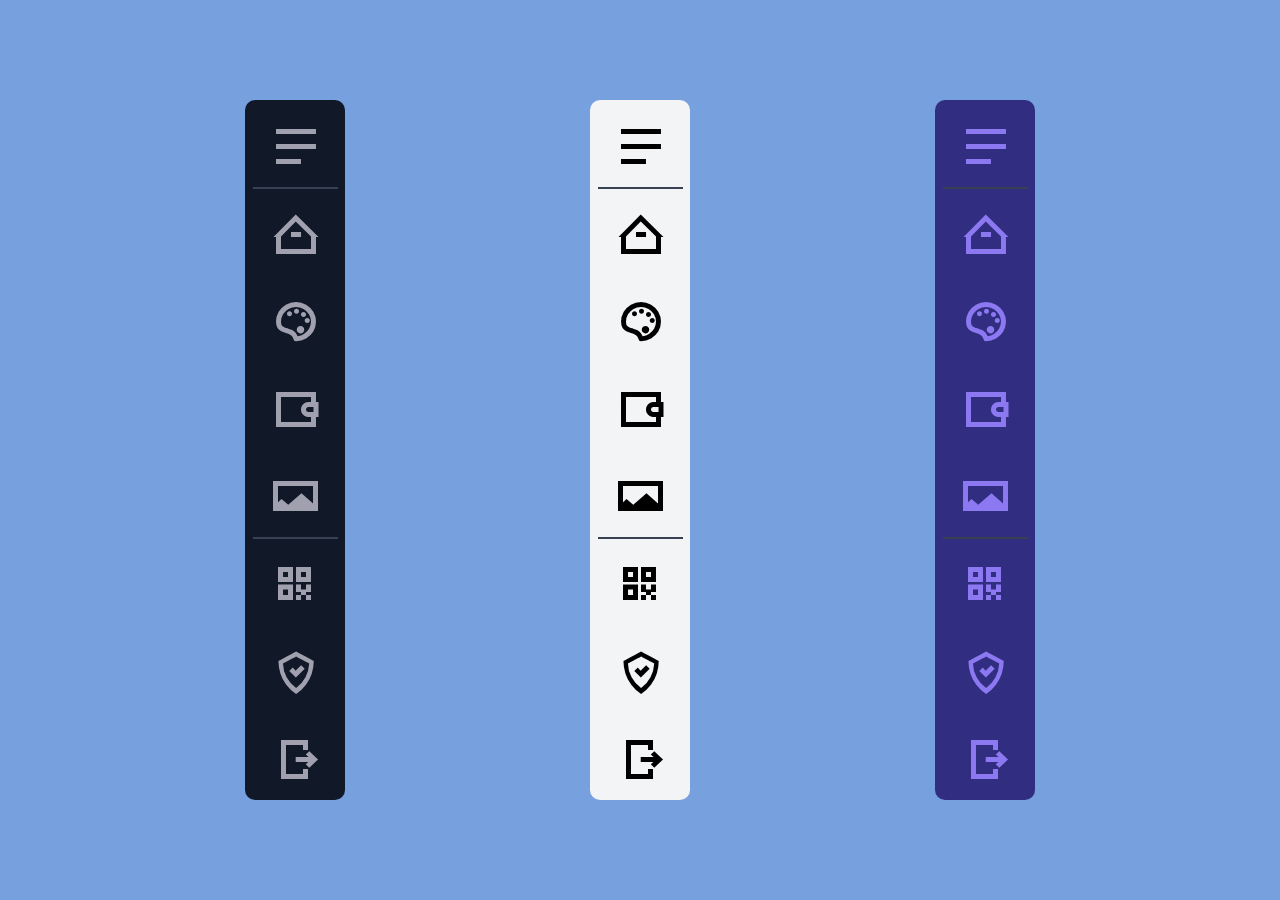
==== index.html @ c83157ac "Update index.html" ====
<!DOCTYPE html>
<html lang="en">

<head>
    <meta charset="UTF-8">
    <meta http-equiv="X-UA-Compatible" content="IE=edge">
    <meta name="viewport" content="width=device-width, initial-scale=1.0">
    <link rel="stylesheet" href="font_cqbiizu5og9/iconfont.css">
    <title>测试测试测试</title>
    <style>
        * {
            padding: 0;
            margin: 0;
            text-decoration: none;
        }

        body {
            background-color: rgb(119, 160, 223);
            display: flex;
            justify-content: space-evenly;
            height: 100vh;
            align-items: center;
        }

        .shell {
            width: 100px;
            height: 700px;
            display: flex;
            justify-content: center;
            align-items: center;
            flex-direction: column;
            background-color: rgb(17, 24, 39);
            border-radius: 10px;
            transition: .3s;
            overflow: hidden;
        }

        .box {
            display: block;
            height: 15%;
            width: 85%;
            margin: 9px;
            border-radius: 5px;
            position: relative;
            transition: .3s;
            color: rgb(160, 160, 175);
        }
        .box i {
            font-size: 60px;
            position: absolute;
            margin: 7px 0 0 13px;
        }

        .box:nth-child(1)::before,
        .box:nth-child(5)::before{
            content: '';
            display: block;
            width: 100%;
            height: 2px;
            background-color: rgb(55, 65, 81);
            position: absolute;
            bottom: -10px;
        }

        .box span{
            position: relative;
            top: 22px;
            left: 80px;
            font: 500 20px '';
            opacity: 0;
            transition: .1s;
        }
        .shell:hover{
            width: 270px;
        }
        .box:hover{
            background-color: rgb(55, 65, 81);
        }
        .shell:hover span{
            opacity: 1;
        }
        .box:hover{
            color: #fff;
        }

        .shell:nth-child(2) {
            background-color: rgb(243, 244, 246);
        }
        .shell:nth-child(2) .box:hover{
            background-color: rgb(209, 213, 219);
            color: rgb(241, 159, 159);
        }
        .shell:nth-child(2) .box{
            color: #000;
        }

        .shell:nth-child(3) {
            background-color: rgb(49,46,129);
        }
        .shell:nth-child(3) .box:hover{
            background-color: rgb(67, 56, 202);
        }
        .shell:nth-child(3) .box{
            color: rgb(140, 120, 240);
        }
    </style>
</head>

<body>
    <div class="shell">
        <a href="#" class="box"><i class="iconfont icon-liebiao"></i><span>list</span></a>
        <a href="#" class="box"><i class="iconfont icon-cangku"></i><span> Warehouse</span></a>
        <a href="#" class="box"><i class="iconfont icon-zhuti_tiaosepan"></i><span>theme</span></a>
        <a href="#" class="box"><i class="iconfont icon-qianbao"></i><span>wallet</span></a>
        <a href="#" class="box"><i class="iconfont icon-tupian"></i><span>picture</span></a>
        <a href="#" class="box"><i class="iconfont icon-erweima"></i><span>QR code</span></a>
        <a href="#" class="box"><i class="iconfont icon-dunpaibaoxianrenzheng"></i><span>authentication</span></a>
        <a href="#" class="box"><i class="iconfont icon-dengchu"></i><span>cancellation</span></a>
    </div>

    <div class="shell">
        <a href="#" class="box"><i class="iconfont icon-liebiao"></i><span>list</span></a>
        <a href="#" class="box"><i class="iconfont icon-cangku"></i><span> Warehouse</span></a>
        <a href="#" class="box"><i class="iconfont icon-zhuti_tiaosepan"></i><span>theme</span></a>
        <a href="#" class="box"><i class="iconfont icon-qianbao"></i><span>wallet</span></a>
        <a href="#" class="box"><i class="iconfont icon-tupian"></i><span>picture</span></a>
        <a href="#" class="box"><i class="iconfont icon-erweima"></i><span>QR code</span></a>
        <a href="#" class="box"><i class="iconfont icon-dunpaibaoxianrenzheng"></i><span>authentication</span></a>
        <a href="#" class="box"><i class="iconfont icon-dengchu"></i><span>cancellation</span></a>
    </div>

    <div class="shell">
        <a href="#" class="box"><i class="iconfont icon-liebiao"></i><span>list</span></a>
        <a href="#" class="box"><i class="iconfont icon-cangku"></i><span> Warehouse</span></a>
        <a href="#" class="box"><i class="iconfont icon-zhuti_tiaosepan"></i><span>theme</span></a>
        <a href="#" class="box"><i class="iconfont icon-qianbao"></i><span>wallet</span></a>
        <a href="#" class="box"><i class="iconfont icon-tupian"></i><span>picture</span></a>
        <a href="#" class="box"><i class="iconfont icon-erweima"></i><span>QR code</span></a>
        <a href="#" class="box"><i class="iconfont icon-dunpaibaoxianrenzheng"></i><span>authentication</span></a>
        <a href="#" class="box"><i class="iconfont icon-dengchu"></i><span>cancellation</span></a>
    </div>
</body>

</html>
---- font_cqbiizu5og9/iconfont.css ----
@font-face {
  font-family: "iconfont"; /* Project id  */
  src: url('iconfont.ttf?t=1631366426941') format('truetype');
}

.iconfont {
  font-family: "iconfont" !important;
  font-size: 16px;
  font-style: normal;
  -webkit-font-smoothing: antialiased;
  -moz-osx-font-smoothing: grayscale;
}

.icon-tupian:before {
  content: "\eac4";
}

.icon-cangku:before {
  content: "\eac9";
}

.icon-zhuti_tiaosepan:before {
  content: "\eaec";
}

.icon-erweima:before {
  content: "\eaf1";
}

.icon-liebiao:before {
  content: "\eaf8";
}

.icon-dunpaibaoxianrenzheng:before {
  content: "\eb17";
}

.icon-qianbao:before {
  content: "\eb1a";
}

.icon-dengchu:before {
  content: "\eb45";
}
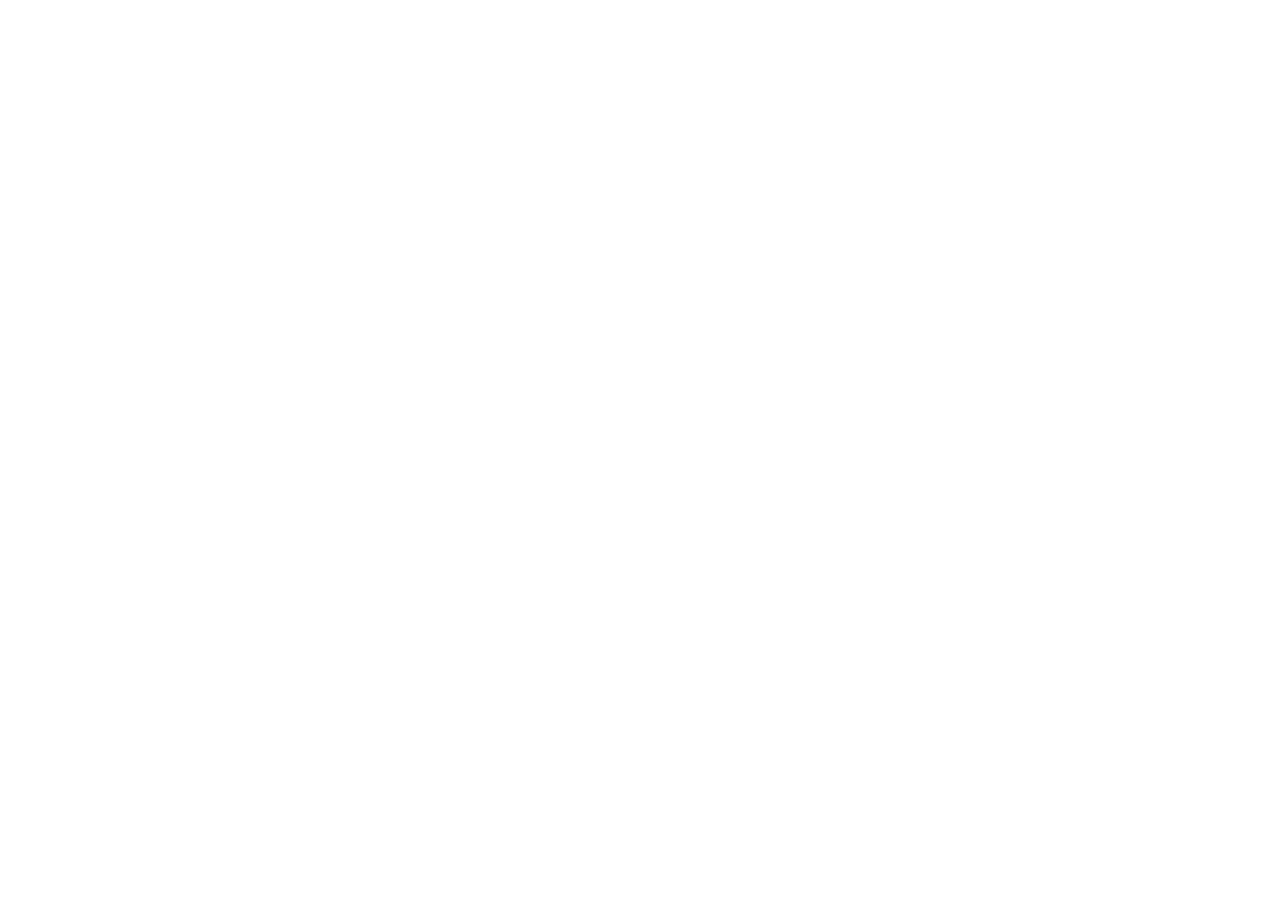
==== commit 13afaddd: "new index" ====
--- a/index.html
+++ b/index.html
@@ -1,144 +1,13 @@
 <!DOCTYPE html>
 <html lang="en">
-
 <head>
     <meta charset="UTF-8">
     <meta http-equiv="X-UA-Compatible" content="IE=edge">
     <meta name="viewport" content="width=device-width, initial-scale=1.0">
-    <link rel="stylesheet" href="font_cqbiizu5og9/iconfont.css">
-    <title>测试测试测试</title>
-    <style>
-        * {
-            padding: 0;
-            margin: 0;
-            text-decoration: none;
-        }
-
-        body {
-            background-color: rgb(119, 160, 223);
-            display: flex;
-            justify-content: space-evenly;
-            height: 100vh;
-            align-items: center;
-        }
-
-        .shell {
-            width: 100px;
-            height: 700px;
-            display: flex;
-            justify-content: center;
-            align-items: center;
-            flex-direction: column;
-            background-color: rgb(17, 24, 39);
-            border-radius: 10px;
-            transition: .3s;
-            overflow: hidden;
-        }
-
-        .box {
-            display: block;
-            height: 15%;
-            width: 85%;
-            margin: 9px;
-            border-radius: 5px;
-            position: relative;
-            transition: .3s;
-            color: rgb(160, 160, 175);
-        }
-        .box i {
-            font-size: 60px;
-            position: absolute;
-            margin: 7px 0 0 13px;
-        }
-
-        .box:nth-child(1)::before,
-        .box:nth-child(5)::before{
-            content: '';
-            display: block;
-            width: 100%;
-            height: 2px;
-            background-color: rgb(55, 65, 81);
-            position: absolute;
-            bottom: -10px;
-        }
-
-        .box span{
-            position: relative;
-            top: 22px;
-            left: 80px;
-            font: 500 20px '';
-            opacity: 0;
-            transition: .1s;
-        }
-        .shell:hover{
-            width: 270px;
-        }
-        .box:hover{
-            background-color: rgb(55, 65, 81);
-        }
-        .shell:hover span{
-            opacity: 1;
-        }
-        .box:hover{
-            color: #fff;
-        }
-
-        .shell:nth-child(2) {
-            background-color: rgb(243, 244, 246);
-        }
-        .shell:nth-child(2) .box:hover{
-            background-color: rgb(209, 213, 219);
-            color: rgb(241, 159, 159);
-        }
-        .shell:nth-child(2) .box{
-            color: #000;
-        }
-
-        .shell:nth-child(3) {
-            background-color: rgb(49,46,129);
-        }
-        .shell:nth-child(3) .box:hover{
-            background-color: rgb(67, 56, 202);
-        }
-        .shell:nth-child(3) .box{
-            color: rgb(140, 120, 240);
-        }
-    </style>
+    <title>Document</title>
 </head>
-
 <body>
-    <div class="shell">
-        <a href="#" class="box"><i class="iconfont icon-liebiao"></i><span>list</span></a>
-        <a href="#" class="box"><i class="iconfont icon-cangku"></i><span> Warehouse</span></a>
-        <a href="#" class="box"><i class="iconfont icon-zhuti_tiaosepan"></i><span>theme</span></a>
-        <a href="#" class="box"><i class="iconfont icon-qianbao"></i><span>wallet</span></a>
-        <a href="#" class="box"><i class="iconfont icon-tupian"></i><span>picture</span></a>
-        <a href="#" class="box"><i class="iconfont icon-erweima"></i><span>QR code</span></a>
-        <a href="#" class="box"><i class="iconfont icon-dunpaibaoxianrenzheng"></i><span>authentication</span></a>
-        <a href="#" class="box"><i class="iconfont icon-dengchu"></i><span>cancellation</span></a>
-    </div>
-
-    <div class="shell">
-        <a href="#" class="box"><i class="iconfont icon-liebiao"></i><span>list</span></a>
-        <a href="#" class="box"><i class="iconfont icon-cangku"></i><span> Warehouse</span></a>
-        <a href="#" class="box"><i class="iconfont icon-zhuti_tiaosepan"></i><span>theme</span></a>
-        <a href="#" class="box"><i class="iconfont icon-qianbao"></i><span>wallet</span></a>
-        <a href="#" class="box"><i class="iconfont icon-tupian"></i><span>picture</span></a>
-        <a href="#" class="box"><i class="iconfont icon-erweima"></i><span>QR code</span></a>
-        <a href="#" class="box"><i class="iconfont icon-dunpaibaoxianrenzheng"></i><span>authentication</span></a>
-        <a href="#" class="box"><i class="iconfont icon-dengchu"></i><span>cancellation</span></a>
-    </div>
-
-    <div class="shell">
-        <a href="#" class="box"><i class="iconfont icon-liebiao"></i><span>list</span></a>
-        <a href="#" class="box"><i class="iconfont icon-cangku"></i><span> Warehouse</span></a>
-        <a href="#" class="box"><i class="iconfont icon-zhuti_tiaosepan"></i><span>theme</span></a>
-        <a href="#" class="box"><i class="iconfont icon-qianbao"></i><span>wallet</span></a>
-        <a href="#" class="box"><i class="iconfont icon-tupian"></i><span>picture</span></a>
-        <a href="#" class="box"><i class="iconfont icon-erweima"></i><span>QR code</span></a>
-        <a href="#" class="box"><i class="iconfont icon-dunpaibaoxianrenzheng"></i><span>authentication</span></a>
-        <a href="#" class="box"><i class="iconfont icon-dengchu"></i><span>cancellation</span></a>
-    </div>
+    
+    
 </body>
-
 </html>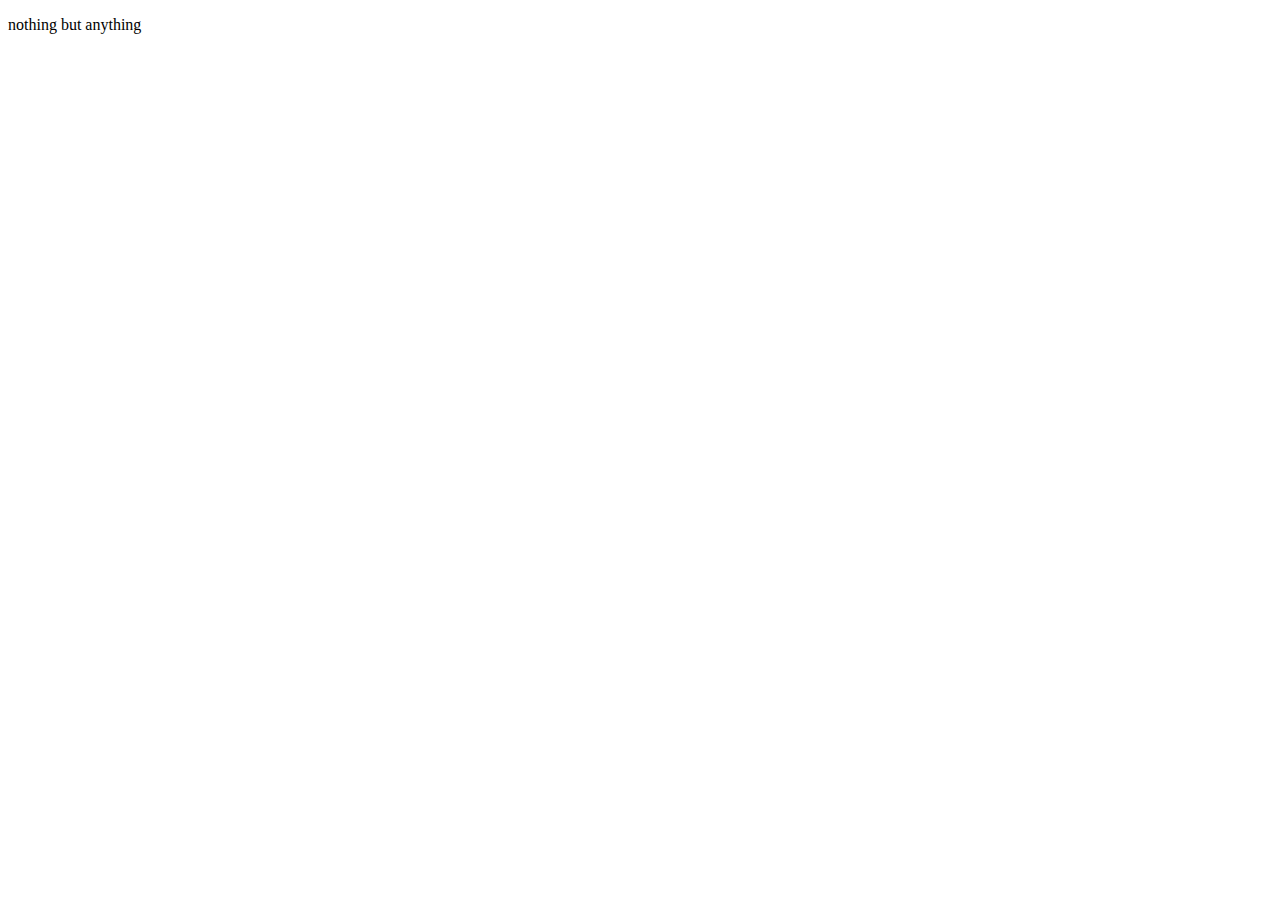
==== commit 33d7d1de: "Update index.html" ====
--- a/index.html
+++ b/index.html
@@ -7,7 +7,9 @@
     <title>Document</title>
 </head>
 <body>
-    
+    <div>
+        <p>nothing but anything</p>
+    </div>
     
 </body>
 </html>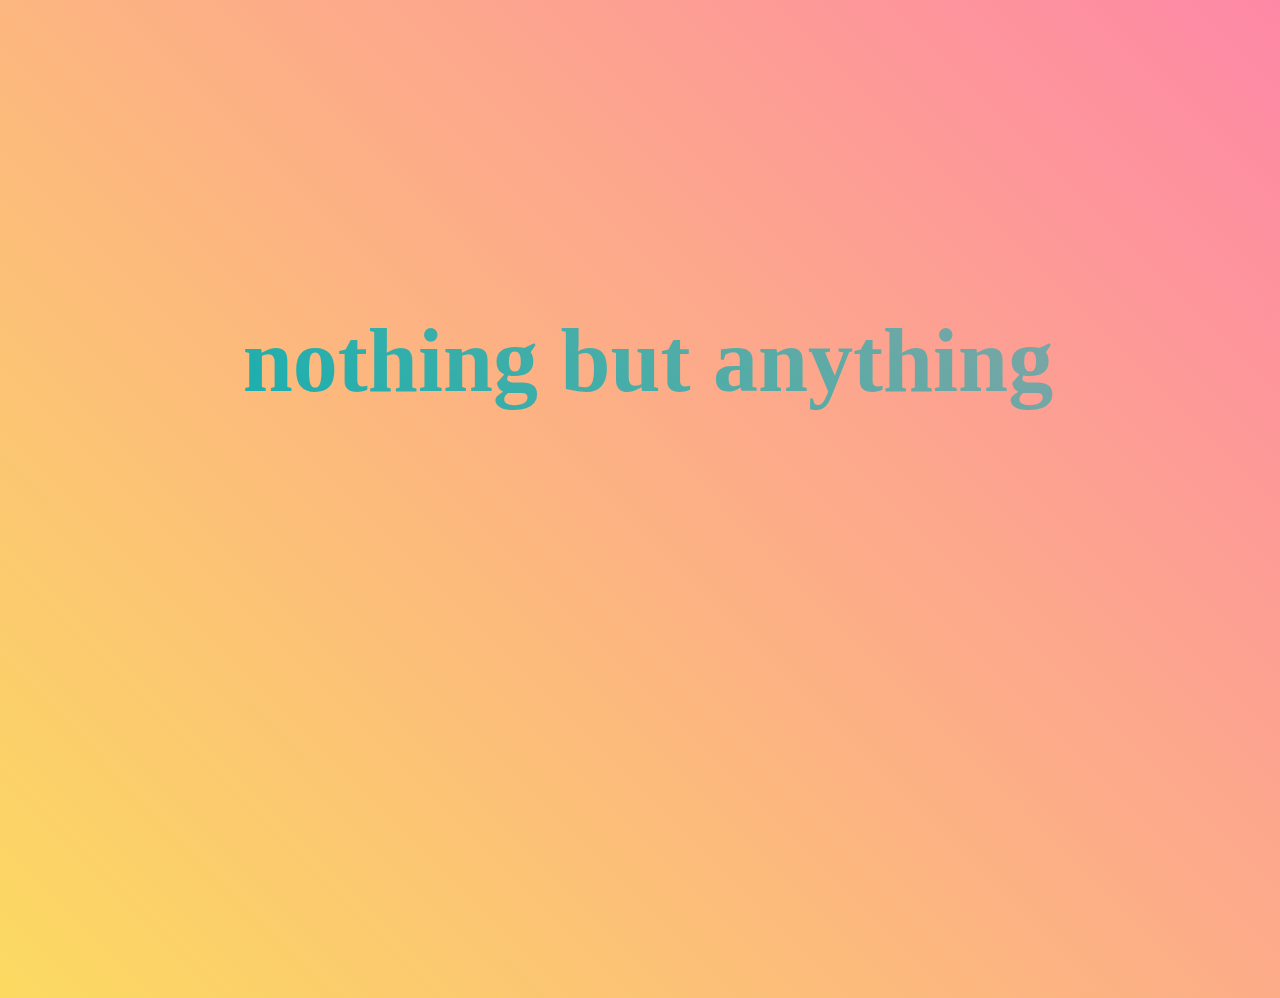
==== commit b291f608: "new index" ====
--- a/index.html
+++ b/index.html
@@ -4,11 +4,12 @@
     <meta charset="UTF-8">
     <meta http-equiv="X-UA-Compatible" content="IE=edge">
     <meta name="viewport" content="width=device-width, initial-scale=1.0">
-    <title>Document</title>
+    <title>Mahx2019's mainpage</title>
+    <link rel="stylesheet" href="./index/style.css">
 </head>
 <body>
-    <div>
-        <p>nothing but anything</p>
+    <div id="root">
+        <p class="text-clip">nothing but anything</p>
     </div>
     
 </body>
--- a/index/style.css
+++ b/index/style.css
@@ -0,0 +1,25 @@
+body{
+    height: 100vh;
+    width: 100vw;
+    background-color: #FBDA61;
+    background-image: linear-gradient(45deg, #FBDA61 0%, #FF5ACD 100%);
+    background-size: 200%;
+    padding: 0px;
+    border: 0px;
+}
+#root{
+    height: 100vh;
+    width: 100vw;
+}
+.text-clip{
+    color:transparent;
+    font-size: 10vh;
+    font-weight: bold;
+    background: linear-gradient(45deg, rgba(0,173,181,1) 0%, rgba(0,173,181,.4)  100%);
+    -webkit-background-clip: text;
+    text-align:center; 
+    position: relative;
+    top: 30%;
+    transform: translateY(-50%);
+}
+
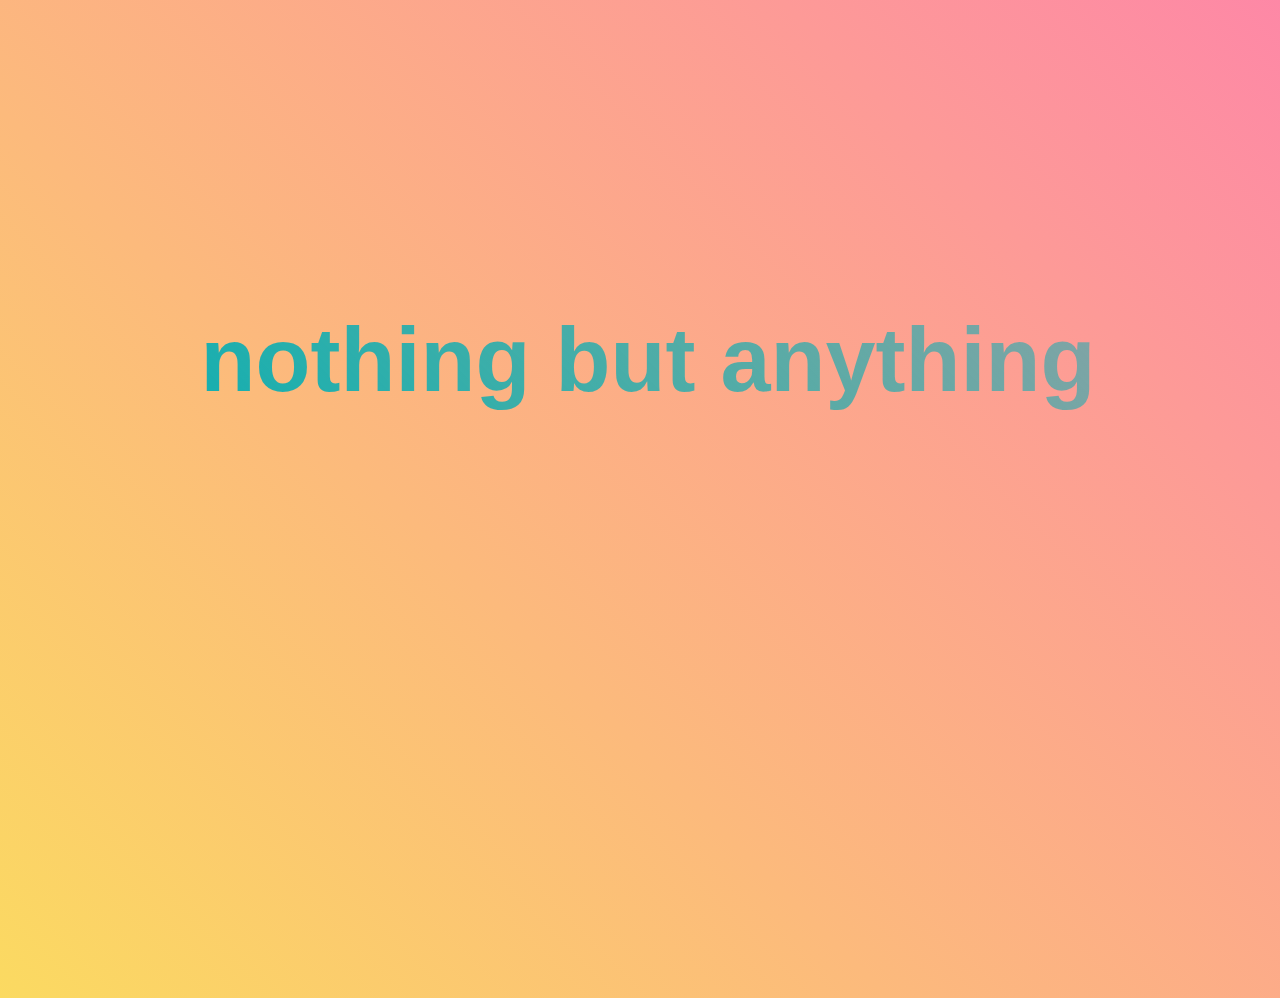
==== commit b0d739bf: "new index" ====
--- a/index.html
+++ b/index.html
@@ -6,6 +6,9 @@
     <meta name="viewport" content="width=device-width, initial-scale=1.0">
     <title>Mahx2019's mainpage</title>
     <link rel="stylesheet" href="./index/style.css">
+    <link rel="preconnect" href="https://fonts.proxy.ustclug.org">
+    <link rel="preconnect" href="https://fonts.gstatic.com" crossorigin>
+    <link href="https://fonts.proxy.ustclug.org/css2?family=Noto+Sans+SC&display=swap" rel="stylesheet">
 </head>
 <body>
     <div id="root">
--- a/index/style.css
+++ b/index/style.css
@@ -1,3 +1,13 @@
+* {
+    font-size:larger;
+    font-family:'Noto Sans SC', -apple-system, BlinkMacSystemFont, 'Helvetica Neue', Arial,
+                'PingFang SC', 'Hiragino Sans GB', STHeiti, 'Microsoft YaHei',
+                'Microsoft JhengHei', 'Source Han Sans SC', 'Noto Sans CJK SC',
+                'Source Han Sans CN', 'Source Han Sans TC', 'Noto Sans CJK TC',
+                'WenQuanYi Micro Hei', SimSun, sans-serif;
+    padding: 0px;
+    border: 0px;
+}
 body{
     height: 100vh;
     width: 100vw;
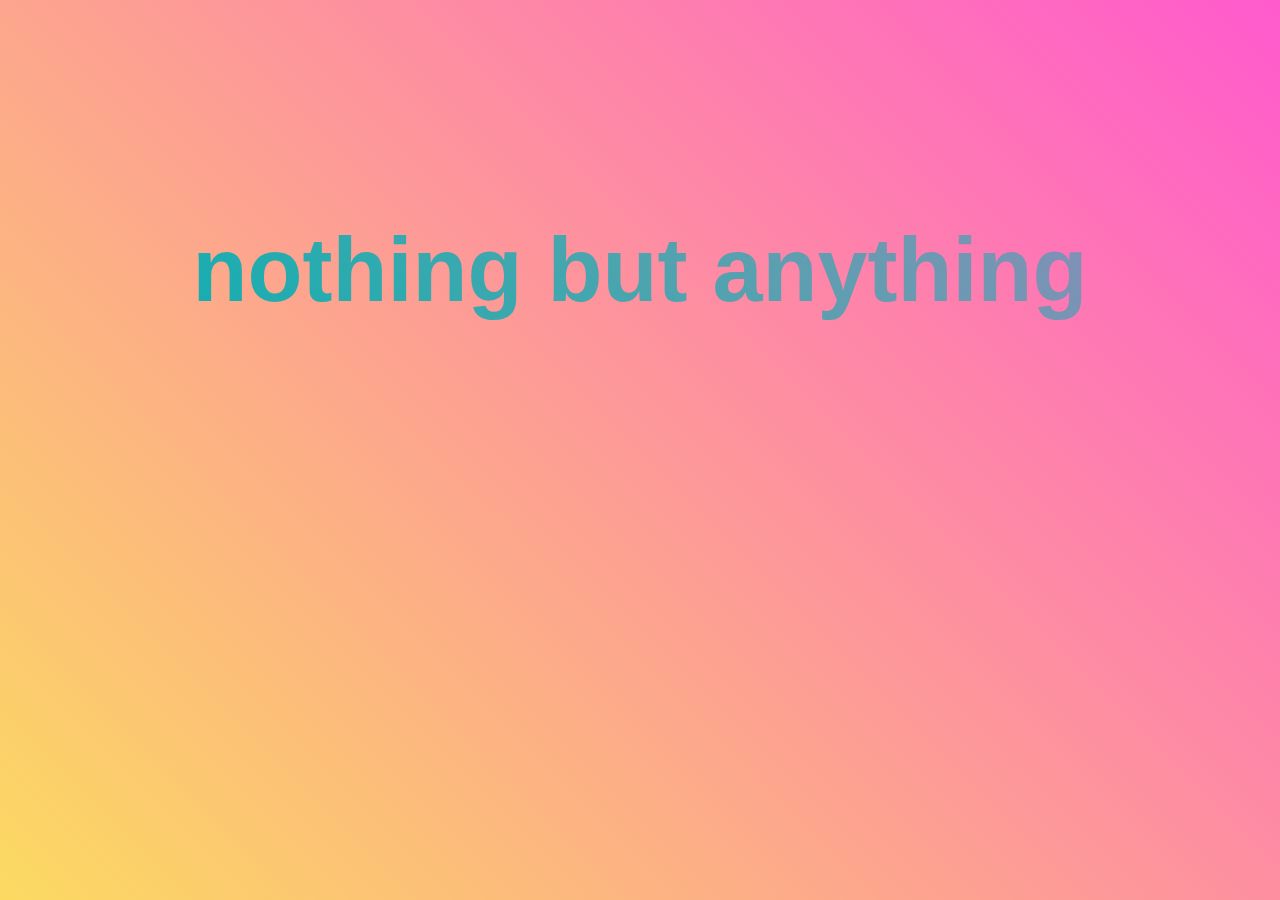
==== commit 00cab8fc: "new script" ====
--- a/index.html
+++ b/index.html
@@ -15,5 +15,33 @@
         <p class="text-clip">nothing but anything</p>
     </div>
     
+    <script>
+        (function (doc, win) {
+            let _root = doc.documentElement, _body = doc.documentElement,
+                resizeEvent = 'orientationchange' in window ? 'orientationchange' : 'resize',
+                resizeCallback = function () {
+                    let clientWidth = _root.clientWidth,
+                        fontSize = 20;
+                    if (!clientWidth) return;
+                    //计算字体的大小
+                    if(clientWidth < 640) {
+                        fontSize = 20 * (clientWidth / 320);
+                    } else {
+                        fontSize = 20 * (640 / 320);
+                    }
+                    let _width = _root.clientWidth
+                    let _height = _root.clientHeight
+
+                    //直接设置容器内的一些值
+                    _root.style.fontSize = fontSize + 'px';
+                    _root.style.width = _width + 'px';
+                    _root.style.height = _height + 'px';
+                    
+                };
+            if (!doc.addEventListener) return;
+            win.addEventListener(resizeEvent, resizeCallback, false);
+            doc.addEventListener('DOMContentLoaded', resizeCallback, false);
+        })(document, window);
+    </script>
 </body>
 </html>--- a/index/style.css
+++ b/index/style.css
@@ -9,18 +9,10 @@
     border: 0px;
 }
 body{
-    height: 100vh;
-    width: 100vw;
     background-color: #FBDA61;
     background-image: linear-gradient(45deg, #FBDA61 0%, #FF5ACD 100%);
-    background-size: 200%;
-    padding: 0px;
-    border: 0px;
 }
-#root{
-    height: 100vh;
-    width: 100vw;
-}
+
 .text-clip{
     color:transparent;
     font-size: 10vh;
@@ -29,7 +21,7 @@
     -webkit-background-clip: text;
     text-align:center; 
     position: relative;
-    top: 30%;
+    top: 20vh;
     transform: translateY(-50%);
 }
 
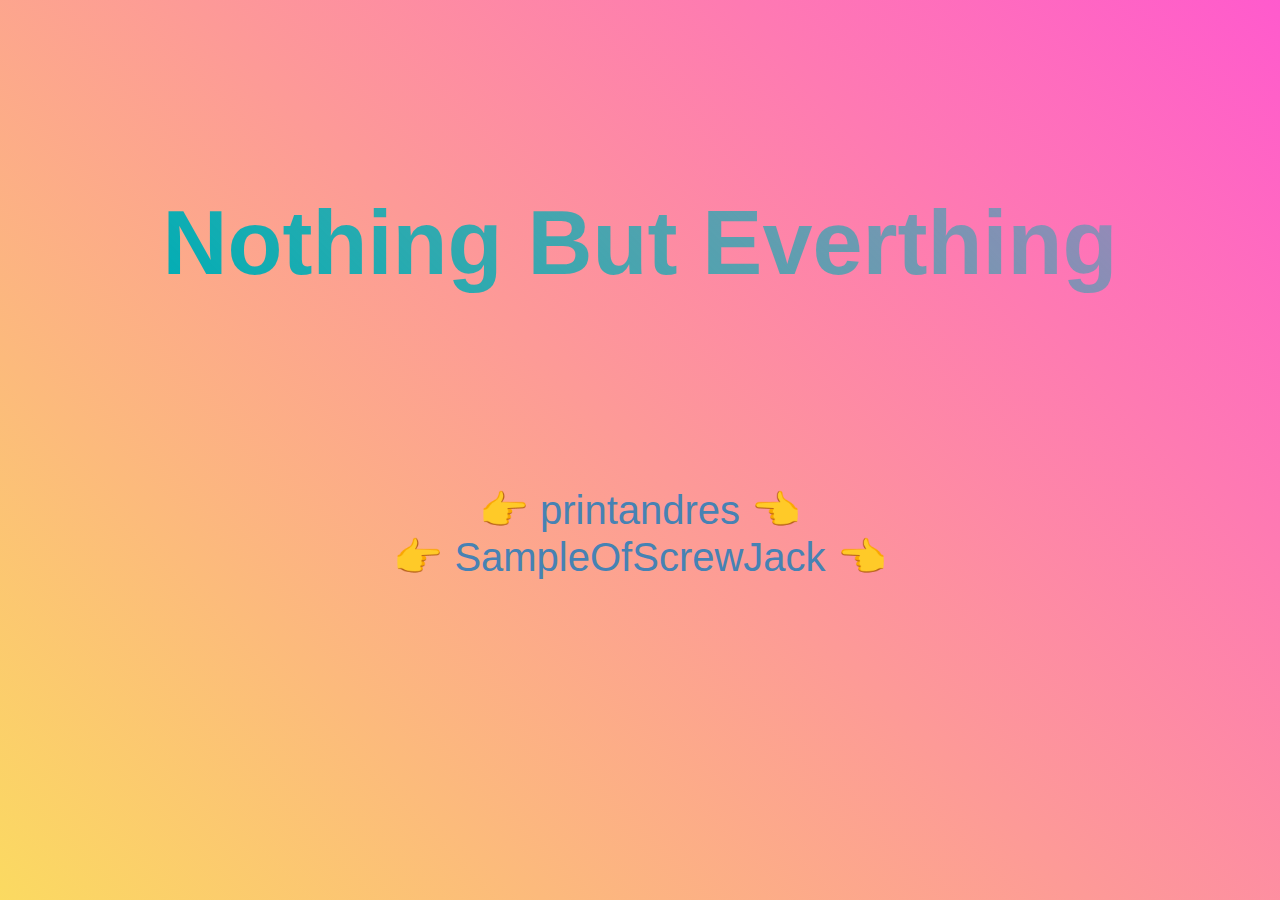
==== commit c98c9e38: "new main index" ====
--- a/index.html
+++ b/index.html
@@ -12,8 +12,24 @@
 </head>
 <body>
     <div id="root">
-        <p class="text-clip">nothing but anything</p>
+        <div style="margin-top: 15%;" class="text-clip">
+            <span>Nothing But Everthing</span>
+        </div>
+        <div style="margin-top: 15%;"></div>
+        <div>
+            👉
+            <a href="https://mahx2019.github.io/Mahx2019/mainProj/printandres" target="_blank">printandres</a>
+            👈
+        </div>
+        <div>
+            👉
+            <a href="https://mahx2019.github.io/Mahx2019/mainProj/SampleOfScrewJack" target="_blank">SampleOfScrewJack</a>
+            👈
+        </div>
     </div>
+    
+
+
     
     <script>
         (function (doc, win) {
--- a/index/style.css
+++ b/index/style.css
@@ -1,5 +1,4 @@
 * {
-    font-size:larger;
     font-family:'Noto Sans SC', -apple-system, BlinkMacSystemFont, 'Helvetica Neue', Arial,
                 'PingFang SC', 'Hiragino Sans GB', STHeiti, 'Microsoft YaHei',
                 'Microsoft JhengHei', 'Source Han Sans SC', 'Noto Sans CJK SC',
@@ -7,10 +6,31 @@
                 'WenQuanYi Micro Hei', SimSun, sans-serif;
     padding: 0px;
     border: 0px;
+    margin: 0px;
 }
 body{
     background-color: #FBDA61;
     background-image: linear-gradient(45deg, #FBDA61 0%, #FF5ACD 100%);
+}
+div{
+    justify-content: center;
+    align-items: center;
+}
+a:hover{
+    color: green;
+    background: #f99;
+}
+a{
+    text-decoration: none;
+    color:steelblue;
+    zoom: 1;
+}
+div > a{
+    display:inline-block
+}
+#root{
+    display: flex;
+    flex-direction: column;
 }
 
 .text-clip{
@@ -20,8 +40,6 @@
     background: linear-gradient(45deg, rgba(0,173,181,1) 0%, rgba(0,173,181,.4)  100%);
     -webkit-background-clip: text;
     text-align:center; 
-    position: relative;
-    top: 20vh;
-    transform: translateY(-50%);
+    top: 30%;
 }
 
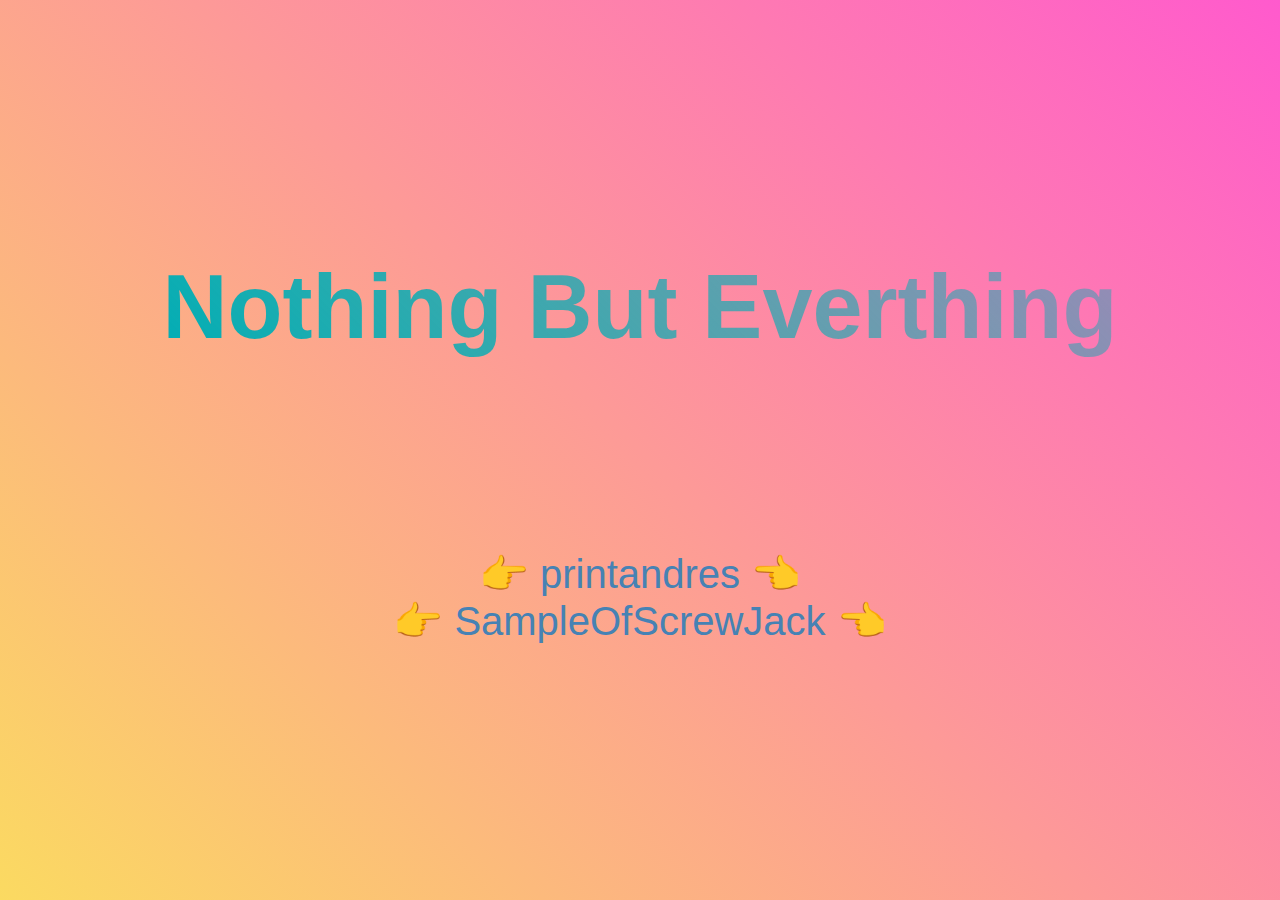
==== commit 31879521: "new index" ====
--- a/index.html
+++ b/index.html
@@ -12,7 +12,7 @@
 </head>
 <body>
     <div id="root">
-        <div style="margin-top: 15%;" class="text-clip">
+        <div style="margin-top: 20%;" class="text-clip">
             <span>Nothing But Everthing</span>
         </div>
         <div style="margin-top: 15%;"></div>
